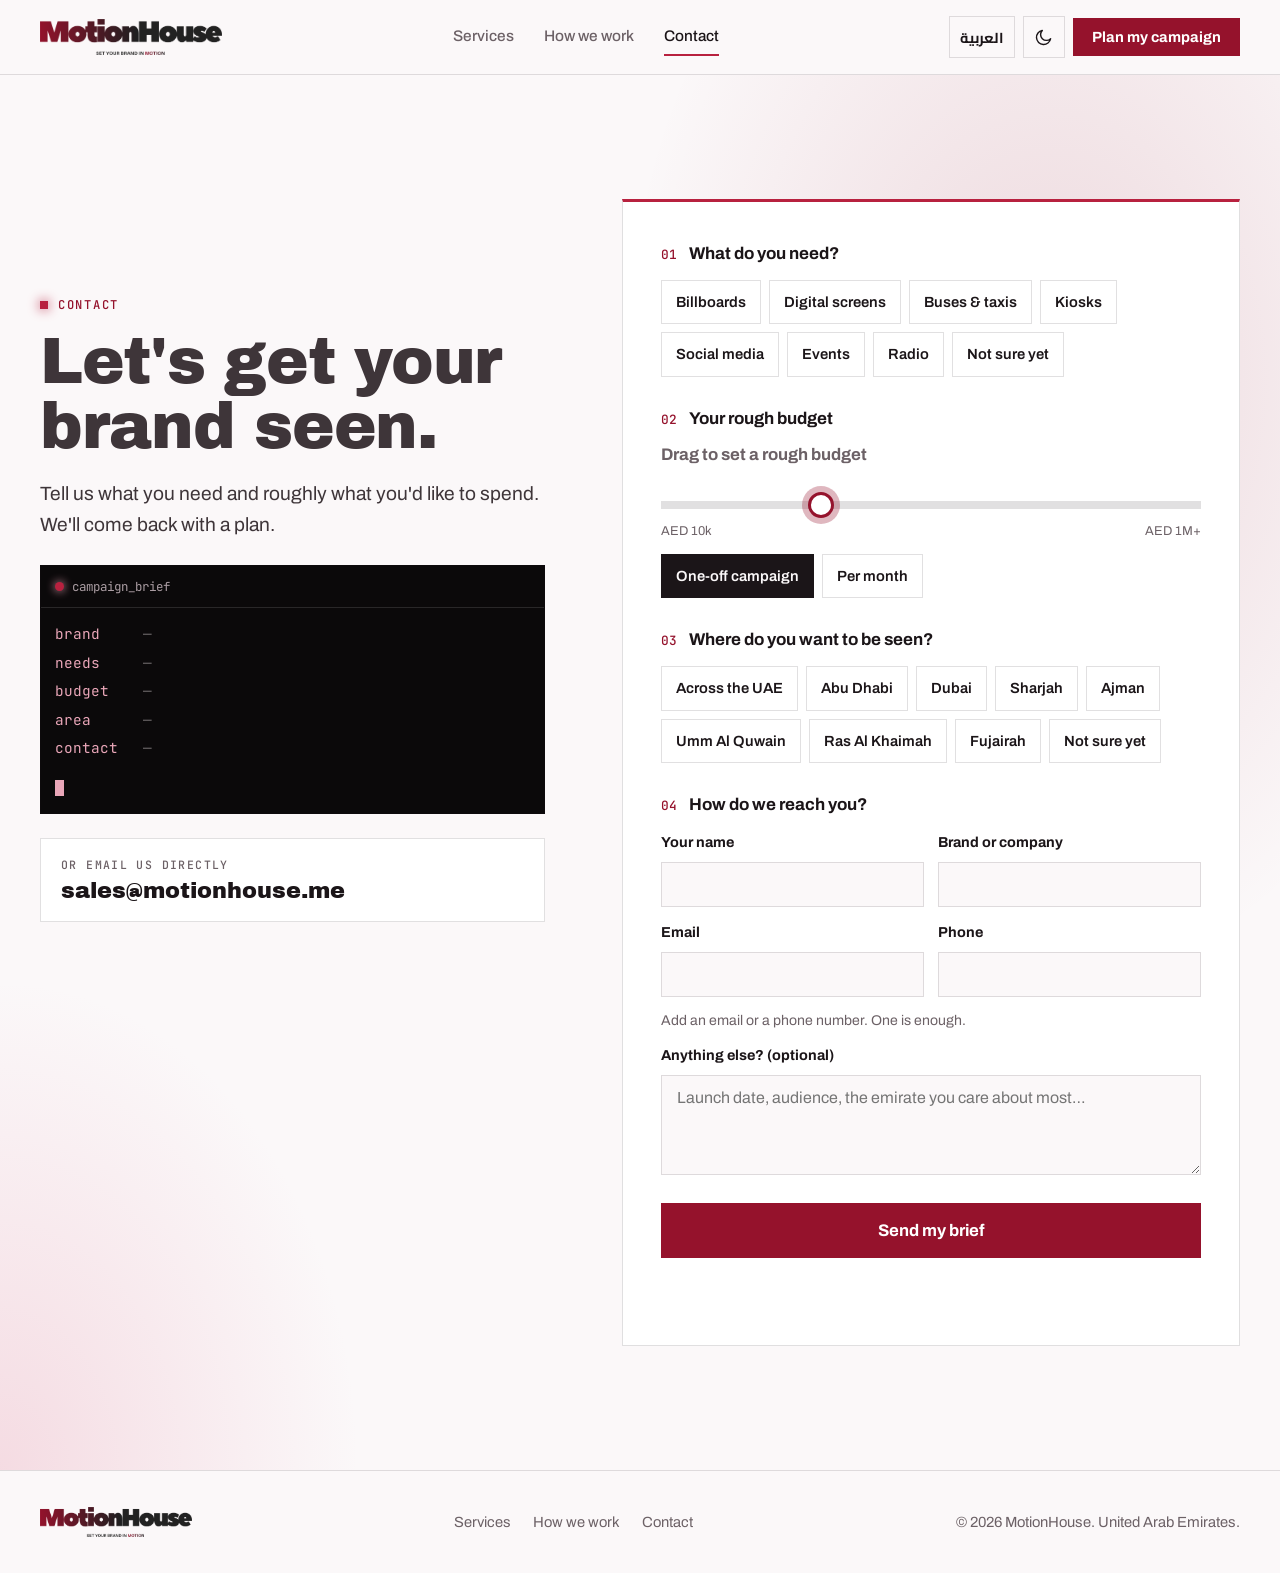
==== contact.html @ 1351fbcd "Add files via upload" ====
<!DOCTYPE html>
<html lang="en">
<head>
<meta charset="utf-8">
<meta name="viewport" content="width=device-width, initial-scale=1, viewport-fit=cover">
<title data-ar="تواصل معنا | موشن هاوس">Contact | MotionHouse</title>
<meta name="description" content="Tell us your goals, your audience and your budget. MotionHouse will come back with a plan.">
<meta name="theme-color" content="#0c0a0b">
<script>(function(){try{var t=localStorage.getItem('mh-theme');if(t)document.documentElement.setAttribute('data-theme',t);if(localStorage.getItem('mh-lang')==='ar'){document.documentElement.lang='ar';document.documentElement.dir='rtl';}}catch(e){}})();</script>
<link rel="preconnect" href="https://fonts.googleapis.com">
<link rel="preconnect" href="https://fonts.gstatic.com" crossorigin>
<link rel="stylesheet" href="https://fonts.googleapis.com/css2?family=Archivo+Black&family=Archivo:wght@400;500;600;700&family=Cairo:wght@400;600;700;900&family=JetBrains+Mono:wght@400;500&display=swap">
<link rel="stylesheet" href="style.css">
<link rel="icon" href="icon.png">
</head>
<body data-page="contact">
<div id="site-header"></div>

<main id="main">
<section class="band glow">
  <div class="wrap c-grid">
    <div class="c-left">
      <div class="prose">
        <p class="eyebrow rise" data-ar="تواصل معنا">Contact</p>
        <h1 class="rise d1" style="font-size:clamp(2.3rem,5vw,4rem)" data-ar="لنجعل علامتك مرئية.">Let's get your brand seen.</h1>
        <p class="lead rise d2" data-ar="أخبرنا بما تحتاجه وكم تريد أن تنفق تقريباً. سنعود إليك بخطة.">Tell us what you need and roughly what you'd like to spend. We'll come back with a plan.</p>
      </div>
      <div class="brief" aria-hidden="true">
        <div class="brief-top"><i></i><span>campaign_brief</span></div>
        <dl>
          <div><dt>brand</dt><dd id="bBrand"></dd></div>
          <div><dt>needs</dt><dd id="bNeed"></dd></div>
          <div><dt>budget</dt><dd id="bBudget"></dd></div>
          <div><dt>area</dt><dd id="bArea"></dd></div>
          <div><dt>contact</dt><dd id="bContact"></dd></div>
        </dl>
        <div class="brief-cursor"><span></span></div>
      </div>
      <div class="direct">
        <small data-ar="أو راسلنا مباشرة">Or email us directly</small>
        <a id="mailLink" href="mailto:sales@motionhouse.me">sales@motionhouse.me</a>
      </div>
    </div>

    <form class="cform" id="contactForm" novalidate>
      <fieldset id="gNeed">
        <legend><b>01</b><span data-ar="ماذا تحتاج؟">What do you need?</span></legend>
        <div class="opts">
          <label class="opt"><input type="checkbox" name="need" value="Billboards" id="n1"><span data-ar="لوحات إعلانية">Billboards</span></label>
          <label class="opt"><input type="checkbox" name="need" value="Digital screens" id="n2"><span data-ar="شاشات رقمية">Digital screens</span></label>
          <label class="opt"><input type="checkbox" name="need" value="Buses & taxis" id="n3"><span data-ar="حافلات وسيارات أجرة">Buses &amp; taxis</span></label>
          <label class="opt"><input type="checkbox" name="need" value="Kiosks" id="n4"><span data-ar="أكشاك">Kiosks</span></label>
          <label class="opt"><input type="checkbox" name="need" value="Social media" id="n5"><span data-ar="تواصل اجتماعي">Social media</span></label>
          <label class="opt"><input type="checkbox" name="need" value="Events" id="n6"><span data-ar="فعاليات">Events</span></label>
          <label class="opt"><input type="checkbox" name="need" value="Radio" id="n7"><span data-ar="إذاعة">Radio</span></label>
          <label class="opt"><input type="checkbox" name="need" value="Not sure yet" id="n8"><span data-ar="لست متأكداً بعد">Not sure yet</span></label>
        </div>
      </fieldset>

      <fieldset>
        <legend><b>02</b><span data-ar="ميزانيتك التقريبية">Your rough budget</span></legend>
        <div class="bud untouched" id="bud">
          <div class="bud-read"><output class="bud-val" id="budgetVal" for="budget"></output><span class="bud-hint" id="budgetHint"></span></div>
          <input class="cr" type="range" id="budget" min="0" max="7" step="1" value="2" aria-label="Approximate budget">
          <div class="range-scale" dir="ltr"><span>AED 10k</span><span>AED 1M+</span></div>
          <div class="opts">
            <label class="opt"><input type="radio" name="btype" value="One-off campaign" id="bt1" checked><span data-ar="حملة واحدة">One-off campaign</span></label>
            <label class="opt"><input type="radio" name="btype" value="Per month" id="bt2"><span data-ar="شهرياً">Per month</span></label>
          </div>
        </div>
      </fieldset>

      <fieldset id="gArea">
        <legend><b>03</b><span data-ar="أين تريد الظهور؟">Where do you want to be seen?</span></legend>
        <div class="opts">
          <label class="opt"><input type="checkbox" name="area" value="Across the UAE" id="a0"><span data-ar="كل الإمارات">Across the UAE</span></label>
          <label class="opt"><input type="checkbox" name="area" value="Abu Dhabi" id="a1"><span data-ar="أبوظبي">Abu Dhabi</span></label>
          <label class="opt"><input type="checkbox" name="area" value="Dubai" id="a2"><span data-ar="دبي">Dubai</span></label>
          <label class="opt"><input type="checkbox" name="area" value="Sharjah" id="a3"><span data-ar="الشارقة">Sharjah</span></label>
          <label class="opt"><input type="checkbox" name="area" value="Ajman" id="a4"><span data-ar="عجمان">Ajman</span></label>
          <label class="opt"><input type="checkbox" name="area" value="Umm Al Quwain" id="a5"><span data-ar="أم القيوين">Umm Al Quwain</span></label>
          <label class="opt"><input type="checkbox" name="area" value="Ras Al Khaimah" id="a6"><span data-ar="رأس الخيمة">Ras Al Khaimah</span></label>
          <label class="opt"><input type="checkbox" name="area" value="Fujairah" id="a7"><span data-ar="الفجيرة">Fujairah</span></label>
          <label class="opt"><input type="checkbox" name="area" value="Not sure yet" id="a8"><span data-ar="لست متأكداً بعد">Not sure yet</span></label>
        </div>
      </fieldset>

      <fieldset>
        <legend><b>04</b><span data-ar="كيف نتواصل معك؟">How do we reach you?</span></legend>
        <div class="row2">
          <label class="cf"><span data-ar="اسمك">Your name</span><input name="name" id="fName" autocomplete="name"></label>
          <label class="cf"><span data-ar="العلامة أو الشركة">Brand or company</span><input name="company" id="fCompany" autocomplete="organization"></label>
          <label class="cf"><span data-ar="البريد الإلكتروني">Email</span><input type="email" name="email" id="fEmail" autocomplete="email" dir="ltr"></label>
          <label class="cf"><span data-ar="الهاتف">Phone</span><input type="tel" name="phone" id="fPhone" autocomplete="tel" dir="ltr"></label>
        </div>
        <p class="cnote" data-ar="أضف بريداً إلكترونياً أو رقم هاتف. يكفي واحد.">Add an email or a phone number. One is enough.</p>
        <label class="cf"><span data-ar="أي تفاصيل أخرى؟ (اختياري)">Anything else? (optional)</span><textarea name="message" id="fMsg" placeholder="Launch date, audience, the emirate you care about most…" data-ar-placeholder="موعد الإطلاق، الجمهور، الإمارة الأهم لك…"></textarea></label>
      </fieldset>

      <button class="btn btn-hot c-send" type="submit" data-ar="أرسل ملخص حملتي">Send my brief</button>
      <p class="status" id="formStatus" role="status"></p>
      <div class="sent" id="sent" hidden>
        <p class="cnote"><span data-ar="إذا لم يُفتح تطبيق البريد، انسخ الملخص وأرسله إلى">If your email app didn't open, copy your brief and send it to</span> <b id="mailText" dir="ltr">sales@motionhouse.me</b>.</p>
        <pre id="briefText" dir="ltr"></pre>
        <button class="btn" type="button" id="copyBtn" data-ar="انسخ الملخص">Copy brief</button>
      </div>
    </form>
  </div>
</section>
</main>

<div id="site-footer"></div>
<script src="site.js"></script>
<script src="contact.js"></script>
</body>
</html>
---- style.css ----
/* MotionHouse — shared styles
   Layout: a city at night. Dark bands, photos lit like screens, crimson only where something "lights up".
   Dark is the brand default; light mode keeps the same structure with a soft blush paper. */

:root{
  --bg:#0c0a0b; --bg-alt:#141113; --card:#1b1719; --stage:#070607;
  --text:#f6eef1; --soft:#ddd2d6; --muted:#ab9da3;
  --line:rgba(245,236,239,.13); --line-strong:rgba(245,236,239,.28);
  --accent:#e9a6b8; --crimson:#95122c; --crimson-hi:#b8213f;
  --nav-bg:rgba(12,10,11,.86); --glow:rgba(149,18,44,.42); --glow-2:rgba(233,166,184,.08);
  --btn-bg:#f6eef1; --btn-text:#0c0a0b;
  --display:"Archivo Black","Arial Black",Impact,sans-serif;
  --body:"Archivo",system-ui,-apple-system,"Segoe UI",Arial,sans-serif;
  --mono:"JetBrains Mono",ui-monospace,"SF Mono",Menlo,Consolas,monospace;
  color-scheme:dark;
}
@media (prefers-color-scheme: light){
  :root:not([data-theme="dark"]){
    --bg:#fbf8f9; --bg-alt:#f3ecee; --card:#ffffff; --stage:#0b090a;
    --text:#1b1518; --soft:#3e3539; --muted:#6c6166;
    --line:rgba(27,21,24,.13); --line-strong:rgba(27,21,24,.3);
    --accent:#95122c; --nav-bg:rgba(251,248,249,.9); --glow:rgba(149,18,44,.14); --glow-2:rgba(233,166,184,.35);
    --btn-bg:#1b1518; --btn-text:#fff;
    color-scheme:light;
  }
}
:root[data-theme="light"]{
  --bg:#fbf8f9; --bg-alt:#f3ecee; --card:#ffffff; --stage:#0b090a;
  --text:#1b1518; --soft:#3e3539; --muted:#6c6166;
  --line:rgba(27,21,24,.13); --line-strong:rgba(27,21,24,.3);
  --accent:#95122c; --nav-bg:rgba(251,248,249,.9); --glow:rgba(149,18,44,.14); --glow-2:rgba(233,166,184,.35);
  --btn-bg:#1b1518; --btn-text:#fff;
  color-scheme:light;
}
[lang="ar"]{--display:"Cairo","Archivo Black",sans-serif;--body:"Cairo",system-ui,sans-serif}

/* ---------- Base ---------- */
*,*::before,*::after{box-sizing:border-box}
[hidden]{display:none!important}
html{scroll-behavior:smooth;scroll-padding-top:90px}
body{margin:0;background:var(--bg);color:var(--text);font:400 1.0625rem/1.65 var(--body);-webkit-font-smoothing:antialiased;transition:background .3s,color .3s}
body::before{content:"";position:fixed;inset:0 0 auto;height:env(safe-area-inset-top,0px);z-index:60;background:var(--bg)}
img{display:block;max-width:100%}
a{color:inherit}
p{margin:0}
:focus-visible{outline:3px solid var(--accent);outline-offset:3px}
.wrap{width:100%;max-width:1248px;margin-inline:auto;padding-left:max(24px,env(safe-area-inset-left,0px));padding-right:max(24px,env(safe-area-inset-right,0px))}
@media(max-width:560px){.wrap{padding-left:max(16px,env(safe-area-inset-left,0px));padding-right:max(16px,env(safe-area-inset-right,0px))}}
.skip{position:absolute;inset-inline-start:-999px;top:8px;z-index:99;background:var(--text);color:var(--bg);padding:10px 16px}
.skip:focus{inset-inline-start:16px}

h1,h2,h3{font-family:var(--display);font-weight:400;line-height:1.02;letter-spacing:-.02em;margin:0;text-wrap:balance}
h1{font-size:clamp(2.5rem,6.4vw,5.2rem)}
h2{font-size:clamp(1.9rem,4.4vw,3.4rem)}
h3{font-size:1.22rem;line-height:1.15;letter-spacing:-.01em}
[lang="ar"] h1,[lang="ar"] h2,[lang="ar"] h3{font-weight:900;letter-spacing:0;line-height:1.3}
.eyebrow{display:flex;align-items:center;gap:10px;font:500 .76rem/1 var(--mono);letter-spacing:.14em;text-transform:uppercase;color:var(--accent)}
.eyebrow::before{content:"";width:8px;height:8px;background:var(--crimson-hi);box-shadow:0 0 12px var(--crimson-hi)}
[lang="ar"] .eyebrow{font-family:var(--body);font-weight:700;font-size:.9rem;letter-spacing:0}
.lead{font-size:clamp(1.08rem,1.5vw,1.25rem);color:var(--soft);max-width:56ch}
.lit{background:linear-gradient(90deg,var(--crimson-hi),#e9a6b8);-webkit-background-clip:text;background-clip:text;color:transparent}
[data-theme="light"] .lit{background-image:linear-gradient(90deg,#95122c,#c9476a)}
@media (prefers-color-scheme: light){:root:not([data-theme="dark"]) .lit{background-image:linear-gradient(90deg,#95122c,#c9476a)}}

.band{padding-block:clamp(72px,10vw,124px)}
.band-alt{background:var(--bg-alt)}
.head{display:grid;gap:16px;max-width:780px;margin-bottom:clamp(36px,5vw,56px)}
.flip{display:inline-block}
[dir="rtl"] .flip{transform:scaleX(-1)}

/* ---------- Buttons ---------- */
.btn{display:inline-flex;align-items:center;justify-content:center;gap:10px;padding:14px 22px;font:700 1rem var(--body);text-decoration:none;color:var(--text);background:transparent;border:1.5px solid var(--line-strong);cursor:pointer;transition:background .2s,color .2s,border-color .2s,box-shadow .2s}
.btn:hover{border-color:var(--text);background:var(--text);color:var(--bg)}
.btn-hot{background:var(--crimson);border-color:var(--crimson);color:#fff}
.btn-hot:hover{background:var(--crimson-hi);border-color:var(--crimson-hi);color:#fff;box-shadow:0 0 28px rgba(184,33,63,.5)}
.btn svg{width:18px;height:18px;fill:none;stroke:currentColor;stroke-width:2;stroke-linecap:round;stroke-linejoin:round}
.btns{display:flex;flex-wrap:wrap;gap:12px}

/* ---------- Logo ---------- */
.logo{display:inline-flex;align-items:center;text-decoration:none;direction:ltr}
.logo img{height:36px;width:auto}
.logo .for-light{display:none}
[data-theme="light"] .logo .for-dark{display:none}
[data-theme="light"] .logo .for-light{display:block}
@media (prefers-color-scheme: light){
  :root:not([data-theme="dark"]) .logo .for-dark{display:none}
  :root:not([data-theme="dark"]) .logo .for-light{display:block}
}

/* ---------- Nav ---------- */
.nav{position:sticky;top:env(safe-area-inset-top,0px);z-index:50;background:var(--nav-bg);-webkit-backdrop-filter:blur(12px);backdrop-filter:blur(12px);border-bottom:1px solid var(--line)}
.nav-in{display:flex;align-items:center;justify-content:space-between;gap:18px;height:74px}
.nav ul{display:flex;gap:30px;list-style:none;margin:0;padding:0;font-size:.96rem;font-weight:500}
.nav ul a{display:inline-block;padding:6px 0;text-decoration:none;color:var(--muted);transition:color .2s}
.nav ul a:hover{color:var(--text)}
.nav ul a[aria-current="page"]{color:var(--text);box-shadow:inset 0 -2px 0 var(--crimson-hi)}
.nav-end{display:flex;align-items:center;gap:8px}
.nav .btn{padding:10px 18px;font-size:.92rem}
.tool{display:inline-grid;place-items:center;min-width:42px;height:42px;padding:0 10px;background:transparent;color:var(--text);border:1px solid var(--line);cursor:pointer;font:700 .9rem "Cairo",var(--body);transition:border-color .2s}
.tool:hover{border-color:var(--accent)}
.tool svg{width:19px;height:19px;fill:none;stroke:currentColor;stroke-width:1.8;stroke-linecap:round;stroke-linejoin:round}
.ic-moon{display:none}
.is-light .ic-moon{display:block}
.is-light .ic-sun{display:none}
.menu-btn{display:none}
@media(max-width:940px){
  .menu-btn{display:inline-grid}
  .nav ul{display:none;position:absolute;top:74px;left:0;right:0;flex-direction:column;gap:0;background:var(--bg);border-bottom:1px solid var(--line);padding:8px max(16px,env(safe-area-inset-right,0px)) 18px max(16px,env(safe-area-inset-left,0px))}
  .nav.open ul{display:flex}
  .nav ul a{display:block;padding:14px 0;font-size:1.05rem;color:var(--text);border-bottom:1px solid var(--line)}
  .nav ul a[aria-current="page"]{box-shadow:none;color:var(--accent)}
}
@media(max-width:600px){.nav-cta{display:none}.logo img{height:28px}}

/* ---------- Glow backdrop used by hero, page heads, contact ---------- */
.glow{position:relative;isolation:isolate;overflow:hidden}
.glow::before{content:"";position:absolute;inset:0;z-index:-1;pointer-events:none;
  background:radial-gradient(48% 62% at 82% 22%,var(--glow),transparent 70%),radial-gradient(40% 50% at 0% 100%,var(--glow-2),transparent 70%)}
[dir="rtl"] .glow::before{transform:scaleX(-1)}

/* ---------- Hero ---------- */
.hero{padding-block:clamp(44px,6vw,88px) clamp(56px,8vw,100px)}
.hero-grid{display:grid;grid-template-columns:1.05fr 1fr;gap:clamp(32px,5vw,72px);align-items:center}
.hero-grid>*{min-width:0}
.hero-copy{display:grid;gap:24px}
.screen{position:relative;margin:0;border:1px solid var(--line);background:#000;box-shadow:0 30px 80px -24px rgba(149,18,44,.6);aspect-ratio:4/3;overflow:hidden;max-width:100%}
.screen img{position:absolute;inset:0;width:100%;height:100%;object-fit:cover;opacity:0;transition:opacity .9s ease}
.screen img.on{opacity:1}
.screen figcaption{position:absolute;left:0;right:0;bottom:0;z-index:2;display:flex;justify-content:space-between;gap:12px;padding:12px 16px;font:500 .74rem var(--mono);letter-spacing:.08em;text-transform:uppercase;color:#f1e6ea;background:linear-gradient(transparent,rgba(0,0,0,.85))}
[lang="ar"] .screen figcaption{font-family:var(--body);letter-spacing:0;font-size:.85rem}
.screen figcaption b{color:#e9a6b8;font-weight:500}
.dot{display:inline-block;width:7px;height:7px;border-radius:50%;background:#ff3b5c;box-shadow:0 0 8px #ff3b5c;margin-inline-end:8px;animation:blink 1.4s steps(2) infinite}
@keyframes blink{50%{opacity:.2}}
@media(max-width:880px){.hero-grid{grid-template-columns:1fr}.screen{aspect-ratio:16/10}}

/* ---------- Ticker ---------- */
.ticker{overflow:hidden;background:var(--crimson);direction:ltr}
.ticker-track{display:flex;width:max-content;animation:run 40s linear infinite}
.ticker:hover .ticker-track{animation-play-state:paused}
.ticker span{display:flex;align-items:center;gap:28px;padding:15px 0 15px 28px;white-space:nowrap;font:400 1.25rem var(--display);text-transform:uppercase;color:#fff}
.ticker span::after{content:"";width:7px;height:7px;background:rgba(255,255,255,.7);transform:rotate(45deg)}
@keyframes run{to{transform:translateX(-50%)}}

/* ---------- Split + travel-agent diagram ---------- */
.split{display:grid;grid-template-columns:1fr 1fr;gap:clamp(36px,6vw,88px);align-items:center}
.split>*{min-width:0}
@media(max-width:900px){.split{grid-template-columns:1fr}}
.prose{display:grid;gap:18px;color:var(--soft);max-width:58ch}
.prose h2,.prose h3{color:var(--text)}
.duo{display:grid;grid-template-columns:1fr 1fr;gap:18px;margin-top:8px}
@media(max-width:520px){.duo{grid-template-columns:1fr}}
.duo>div{display:grid;gap:8px;border-top:2px solid var(--crimson-hi);padding-top:16px}
.duo p{color:var(--muted);font-size:.98rem}
.flow{border:1px solid var(--line);background:var(--card);padding:clamp(20px,3vw,32px);display:grid;grid-template-columns:1fr auto 1fr auto 1fr;align-items:center;gap:12px}
.flow-col{display:grid;gap:8px;min-width:0}
.flow-col small{font:500 .7rem var(--mono);letter-spacing:.12em;text-transform:uppercase;color:var(--muted);margin-bottom:4px}
[lang="ar"] .flow-col small{font-family:var(--body);font-weight:700;letter-spacing:0;font-size:.85rem}
.chip-s{padding:8px 10px;border:1px solid var(--line);font-size:.86rem;font-weight:500}
.hub{display:grid;place-items:center;text-align:center;gap:6px;padding:22px 12px;background:var(--crimson);color:#fff;box-shadow:0 0 40px rgba(149,18,44,.55)}
.hub strong{font:400 1.05rem/1.1 "Archivo Black",var(--display);direction:ltr}
.hub span{font-size:.8rem;opacity:.9}
.arrow{color:var(--accent);font:500 1.2rem var(--mono)}
[dir="rtl"] .arrow{transform:scaleX(-1)}
.flow-note{grid-column:1/-1;margin-top:8px;padding-top:14px;border-top:1px solid var(--line);font-size:.92rem;color:var(--muted)}
@media(max-width:620px){.flow{grid-template-columns:1fr}.arrow,[dir="rtl"] .arrow{transform:rotate(90deg);justify-self:center}}

/* ---------- Studio ---------- */
.studio{display:grid;grid-template-columns:minmax(260px,.78fr) 1.6fr;gap:clamp(24px,4vw,52px);align-items:start}
.studio>*{min-width:0}
@media(max-width:900px){.studio{grid-template-columns:1fr}.studio-stage{order:-1}}
.studio-ctrl{display:grid;gap:22px}
.fld{display:grid;gap:9px;font-weight:700;font-size:.95rem}
.in{width:100%;padding:13px 14px;font:400 1rem var(--body);color:var(--text);background:var(--card);border:1px solid var(--line);border-radius:0}
.in:focus{outline:none;border-color:var(--accent);box-shadow:0 0 0 3px rgba(233,166,184,.22)}
.seg{display:flex;border:1px solid var(--line)}
.seg button{flex:1;padding:12px 8px;background:transparent;color:var(--text);border:0;border-inline-end:1px solid var(--line);font:700 .95rem var(--body);cursor:pointer}
.seg button:last-child{border-inline-end:0}
.seg button[aria-pressed="true"]{background:var(--text);color:var(--bg)}
.swatches{display:flex;flex-wrap:wrap;gap:12px;align-items:center}
.swatch{width:34px;height:34px;padding:0;border:1px solid var(--line-strong);cursor:pointer}
.swatch[aria-pressed="true"]{outline:2px solid var(--text);outline-offset:3px}
input[type="color"]{width:46px;height:34px;padding:0;border:1px solid var(--line);background:none;cursor:pointer}
.drop{display:grid;place-items:center;gap:6px;padding:22px 16px;text-align:center;border:1.5px dashed var(--line-strong);background:var(--card);cursor:pointer;font-weight:500;transition:border-color .2s,background .2s}
.drop:hover,.drop.over{border-color:var(--accent);background:var(--bg-alt)}
.drop small{color:var(--muted);font-weight:400;font-size:.85rem}
.drop svg{width:26px;height:26px;fill:none;stroke:var(--accent);stroke-width:1.8;stroke-linecap:round;stroke-linejoin:round}
.file-row{display:flex;align-items:center;justify-content:space-between;gap:10px;font-size:.9rem;color:var(--muted);font-weight:400}
.link-btn{background:none;border:0;padding:0;color:var(--accent);font:700 .9rem var(--body);cursor:pointer;text-decoration:underline}
.studio-stage canvas{display:block;width:100%;height:auto;border:1px solid var(--line);background:#000}
.stage-note{margin-top:10px;font-size:.85rem;color:var(--muted)}

/* ---------- Explore tiles ---------- */
.tiles{display:grid;grid-template-columns:repeat(3,1fr);gap:18px}
@media(max-width:900px){.tiles{grid-template-columns:1fr}}
.go{position:relative;display:flex;flex-direction:column;justify-content:flex-end;gap:10px;min-height:280px;padding:26px;text-decoration:none;color:#fff;overflow:hidden;isolation:isolate;border:1px solid var(--line)}
.go img{position:absolute;inset:0;z-index:-2;width:100%;height:100%;object-fit:cover;transition:transform .6s}
.go::after{content:"";position:absolute;inset:0;z-index:-1;background:linear-gradient(180deg,rgba(0,0,0,.1) 20%,rgba(0,0,0,.85))}
.go:hover img{transform:scale(1.05)}
.go h3{font-size:1.5rem}
.go p{color:#eadde2;font-size:.98rem}
.go .more{display:inline-flex;gap:8px;align-items:center;font-weight:700;font-size:.92rem;color:#e9a6b8}

/* ---------- Page header (inner pages) ---------- */
.page-head{padding-block:clamp(52px,8vw,96px) clamp(40px,6vw,72px);border-bottom:1px solid var(--line)}
.page-head .wrap{display:grid;gap:18px}
.page-head h1{font-size:clamp(2.3rem,5.6vw,4.4rem);max-width:18ch}

/* ---------- Media cards ---------- */
.media{display:grid;grid-template-columns:repeat(12,1fr);gap:18px}
.mcard{grid-column:span 3;display:flex;flex-direction:column;background:var(--card);border:1px solid var(--line);overflow:hidden;transition:border-color .25s,transform .25s}
.mcard:nth-child(n+5){grid-column:span 4}
.mcard:hover{border-color:var(--accent);transform:translateY(-3px)}
.mcard figure{margin:0;aspect-ratio:16/10;overflow:hidden;background:#000;max-width:100%}
.mcard img{width:100%;height:100%;object-fit:cover;transition:transform .6s}
.mcard:hover img{transform:scale(1.04)}
.mbody{display:flex;flex-direction:column;gap:10px;flex:1;padding:20px 20px 22px}
.mtag{font:500 .7rem var(--mono);letter-spacing:.12em;text-transform:uppercase;color:var(--accent)}
.mbody p{color:var(--muted);font-size:.97rem}
.mbody .great{margin-top:auto;padding-top:14px;border-top:1px solid var(--line);color:var(--text);font-size:.92rem}
.great b{color:var(--accent);font-weight:700}
@media(max-width:1000px){.mcard,.mcard:nth-child(n+5){grid-column:span 6}.mcard:last-child{grid-column:span 12}}
@media(max-width:600px){.mcard,.mcard:nth-child(n+5),.mcard:last-child{grid-column:span 12}}

/* ---------- UAE map ---------- */
.mapbox{display:grid;grid-template-columns:1.25fr 1fr;gap:clamp(24px,4vw,52px);align-items:start}
.mapbox>*{min-width:0}
@media(max-width:900px){.mapbox{grid-template-columns:1fr}}
.map-stage{position:relative;background:var(--stage);border:1px solid var(--line);padding:clamp(8px,2vw,22px);overflow:hidden}
.map-stage::before{content:"";position:absolute;inset:0;background:radial-gradient(60% 60% at 70% 30%,rgba(149,18,44,.35),transparent 70%);pointer-events:none}
.map-stage svg{position:relative;display:block;width:100%;height:auto;direction:ltr}
.map-dots circle{fill:#e9a6b8;opacity:.32}
.map-hot circle{fill:#ffd3df;transition:opacity .4s}
.map-hot{filter:drop-shadow(0 0 4px rgba(233,166,184,.8))}
.pin{cursor:pointer}
.pin-hit{fill:transparent;pointer-events:all}
.pin-halo{fill:url(#halo);opacity:0;transition:opacity .4s}
.pin-core{fill:#e9a6b8;stroke:#070607;stroke-width:2;transition:fill .2s}
.pin-ping{fill:none;stroke:#e9a6b8;stroke-width:2;opacity:0;transform-box:fill-box;transform-origin:center}
.pin-label{fill:#fff;font:700 19px "Archivo","Cairo",sans-serif;paint-order:stroke;stroke:#070607;stroke-width:5px;stroke-linejoin:round}
.pin:hover .pin-core{fill:#fff}
.pin.on .pin-core{fill:#fff;stroke:#b8213f;stroke-width:4}
.pin.on .pin-halo{opacity:1}
.pin.on .pin-ping,.pin.hit .pin-ping{animation:ping 1.8s ease-out infinite}
.pin.hit .pin-halo{opacity:.55}
.pin.dim{opacity:.25}
.pin.on.dim{opacity:1}
@keyframes ping{from{transform:scale(1);opacity:.75}to{transform:scale(3.4);opacity:0}}
.map-side{display:grid;gap:22px}
.chips{display:flex;flex-wrap:wrap;gap:8px}
.chip{padding:8px 13px;background:transparent;color:var(--text);border:1px solid var(--line);font:600 .9rem var(--body);cursor:pointer;transition:border-color .2s}
.chip:hover{border-color:var(--accent)}
.chip[aria-pressed="true"]{background:var(--text);color:var(--bg);border-color:var(--text)}
.map-panel{display:grid;gap:12px;border:1px solid var(--line);border-top:3px solid var(--crimson-hi);background:var(--card);padding:24px}
.map-panel h3{font-size:1.6rem}
.mp-sub{color:var(--muted);font-size:.95rem}
.tags{list-style:none;margin:0 0 8px;padding:0;display:flex;flex-wrap:wrap;gap:8px}
.tags li{padding:6px 11px;border:1px solid var(--line);font-size:.9rem}
.tags li.hit{background:var(--crimson);border-color:var(--crimson);color:#fff}
.map-panel .btn{justify-self:start}
.places{list-style:none;margin:clamp(32px,5vw,52px) 0 0;padding:0;display:grid;grid-template-columns:repeat(4,1fr);gap:0 24px}
.places li{display:grid;gap:4px;padding:16px 0;border-top:1px solid var(--line)}
.places b{font-weight:700}
.places span{color:var(--muted);font-size:.93rem}
@media(max-width:800px){.places{grid-template-columns:1fr 1fr}}
.fineprint{margin-top:14px;font-size:.84rem;color:var(--muted)}

/* ---------- How we work ---------- */
.steps{list-style:none;margin:0;padding:0;display:grid;grid-template-columns:repeat(4,1fr);border:1px solid var(--line);background:var(--card)}
.steps li{display:grid;align-content:start;gap:12px;padding:clamp(22px,2.6vw,32px);border-inline-end:1px solid var(--line)}
.steps li:last-child{border-inline-end:0}
.step-n{font:400 3rem/1 "Archivo Black",var(--display);color:transparent;-webkit-text-stroke:1.5px var(--accent)}
.steps p{color:var(--muted);font-size:.98rem}
@media(max-width:960px){.steps{grid-template-columns:1fr 1fr}.steps li:nth-child(2){border-inline-end:0}.steps li:nth-child(-n+2){border-bottom:1px solid var(--line)}}
@media(max-width:560px){.steps{grid-template-columns:1fr}.steps li{border-inline-end:0;border-bottom:1px solid var(--line)}.steps li:last-child{border-bottom:0}}
.why{list-style:none;margin:0;padding:0;display:grid;grid-template-columns:repeat(5,1fr);gap:20px}
.why li{display:grid;align-content:start;gap:12px;padding-top:18px;border-top:2px solid var(--crimson-hi)}
.why svg{width:30px;height:30px;fill:none;stroke:var(--accent);stroke-width:1.6;stroke-linecap:round;stroke-linejoin:round}
.why p{color:var(--muted);font-size:.96rem}
@media(max-width:1000px){.why{grid-template-columns:repeat(2,1fr)}}
@media(max-width:560px){.why{grid-template-columns:1fr}}
.report{border:1px solid var(--line);background:var(--card)}
.report-top{display:flex;justify-content:space-between;align-items:center;gap:12px;padding:12px 18px;border-bottom:1px solid var(--line);font:500 .76rem var(--mono);letter-spacing:.08em;text-transform:uppercase;color:var(--muted)}
.report-top i{display:inline-block;width:8px;height:8px;border-radius:50%;background:#3ccf7a;box-shadow:0 0 8px #3ccf7a;margin-inline-end:8px}
.report dl{margin:0;padding:4px 18px 10px}
.report dl div{display:grid;grid-template-columns:minmax(120px,190px) 1fr;gap:16px;padding:13px 0;border-bottom:1px dashed var(--line)}
.report dl div:last-child{border-bottom:0}
.report dt{color:var(--accent);font:500 .88rem var(--mono)}
[lang="ar"] .report dt{font-family:var(--body);font-weight:700;font-size:.95rem}
.report dd{margin:0;color:var(--soft);font-size:.97rem}
@media(max-width:520px){.report dl div{grid-template-columns:1fr;gap:2px}}
.fix{display:grid;gap:8px;padding:26px;background:var(--crimson);color:#fff}
.fix h3{font-size:1.35rem}
.fix p{color:#fbe9ee}

/* ---------- CTA band ---------- */
.cta-band{background:var(--crimson);color:#fff;padding-block:clamp(40px,6vw,64px)}
.cta-in{display:flex;flex-wrap:wrap;align-items:center;justify-content:space-between;gap:24px}
.cta-in h2{font-size:clamp(1.6rem,3.4vw,2.6rem);max-width:20ch}
.cta-band .btn{background:#fff;border-color:#fff;color:#1b1518}
.cta-band .btn:hover{background:#1b1518;border-color:#1b1518;color:#fff}

/* ---------- Contact ---------- */
.c-grid{display:grid;grid-template-columns:.9fr 1.1fr;gap:clamp(32px,6vw,80px);align-items:start}
.c-grid>*{min-width:0}
.c-left{display:grid;gap:24px;position:sticky;top:100px}
@media(max-width:900px){.c-grid{grid-template-columns:1fr}.c-left{position:static}}
.brief{background:var(--stage);color:#f6eef1;border:1px solid var(--line);font:400 .9rem/1.7 var(--mono)}
.brief-top{display:flex;align-items:center;gap:8px;padding:10px 14px;border-bottom:1px solid rgba(255,255,255,.12);color:#ab9da3;font-size:.78rem}
.brief-top i{width:9px;height:9px;border-radius:50%;background:#b8213f;box-shadow:0 0 10px #e9a6b8}
.brief dl{margin:0;padding:14px;display:grid;gap:4px}
.brief dl div{display:grid;grid-template-columns:76px 1fr;gap:12px}
.brief dt{color:#e9a6b8}
.brief dd{margin:0;overflow-wrap:anywhere}
.brief .empty{opacity:.4}
.brief-cursor{padding:0 14px 14px}
.brief-cursor span{display:inline-block;width:9px;height:1.1em;background:#e9a6b8;vertical-align:text-bottom;animation:blink 1.1s steps(2) infinite}
.direct{display:grid;gap:6px;padding:18px 20px;border:1px solid var(--line);background:var(--card)}
.direct small{font:500 .72rem var(--mono);letter-spacing:.12em;text-transform:uppercase;color:var(--muted)}
[lang="ar"] .direct small{font-family:var(--body);letter-spacing:0;font-size:.85rem;font-weight:700}
.direct a{font:400 clamp(1.05rem,2.2vw,1.4rem) "Archivo Black",var(--display);text-decoration:none;overflow-wrap:anywhere;direction:ltr;text-align:start}
.direct a:hover{color:var(--accent)}
.cform{display:grid;gap:28px;padding:clamp(20px,3.4vw,38px);background:var(--card);border:1px solid var(--line);border-top:3px solid var(--crimson-hi)}
.cform fieldset{border:0;margin:0;padding:0;display:grid;gap:12px;min-width:0}
.cform legend{padding:0;margin-bottom:12px;font-weight:700;display:flex;gap:12px;align-items:baseline}
.cform legend b{font:500 .8rem var(--mono);color:var(--accent)}
.opts{display:flex;flex-wrap:wrap;gap:8px}
.opt{position:relative}
.opt input{position:absolute;inset:0;width:100%;height:100%;margin:0;opacity:0;cursor:pointer}
.opt span{display:block;padding:9px 14px;border:1px solid var(--line);font-weight:600;font-size:.92rem;transition:background .2s,border-color .2s,color .2s}
.opt:hover span{border-color:var(--accent)}
.opt input:checked+span{background:var(--text);color:var(--bg);border-color:var(--text)}
.opt input:focus-visible+span{outline:3px solid var(--accent);outline-offset:2px}
.bud{display:grid;gap:12px}
.bud-read{display:flex;align-items:baseline;justify-content:space-between;gap:12px;min-height:2.4rem}
.bud-val{font:400 clamp(1.4rem,3vw,2rem)/1.1 "Archivo Black",var(--display)}
.bud.untouched .bud-val{color:var(--muted);font:700 1.05rem var(--body)}
.bud-hint{font:500 .8rem var(--mono);color:var(--accent)}
.cr{-webkit-appearance:none;appearance:none;display:block;width:100%;height:8px;margin:6px 0 0;padding:0;border:0;cursor:pointer;background:linear-gradient(to right,#95122c,#e9a6b8) 0 0/var(--p,30%) 100% no-repeat,var(--line)}
[dir="rtl"] .cr{background:linear-gradient(to left,#95122c,#e9a6b8) 100% 0/var(--p,30%) 100% no-repeat,var(--line)}
.bud.untouched .cr{background:var(--line)}
.cr::-webkit-slider-thumb{-webkit-appearance:none;width:26px;height:26px;background:#fff;border:3px solid #95122c;border-radius:50%;box-shadow:0 0 0 6px rgba(149,18,44,.3)}
.cr::-moz-range-thumb{width:20px;height:20px;background:#fff;border:3px solid #95122c;border-radius:50%}
.range-scale{display:flex;justify-content:space-between;font-size:.8rem;color:var(--muted)}
.row2{display:grid;grid-template-columns:1fr 1fr;gap:14px}
@media(max-width:560px){.row2{grid-template-columns:1fr}}
.cf{display:grid;gap:7px;font-size:.9rem;font-weight:700}
.cf input,.cf textarea{width:100%;padding:13px 15px;font:400 1rem var(--body);color:var(--text);background:var(--bg);border:1px solid var(--line);border-radius:0}
.cf textarea{min-height:100px;resize:vertical}
.cf input:focus,.cf textarea:focus{outline:none;border-color:var(--accent);box-shadow:0 0 0 3px rgba(233,166,184,.22)}
.cnote{font-size:.88rem;color:var(--muted)}
.c-send{width:100%;padding:17px;font-size:1.05rem}
.status{min-height:1.4em;font-size:.95rem;color:var(--accent)}
.status.err{color:#e0405f}
.sent{display:grid;gap:12px;padding:16px;border:1px dashed var(--line-strong)}
.sent pre{margin:0;white-space:pre-wrap;font:400 .85rem/1.6 var(--mono);color:var(--soft);max-height:220px;overflow:auto}

/* ---------- Footer ---------- */
.foot{border-top:1px solid var(--line);padding-block:36px}
.foot-in{display:flex;flex-wrap:wrap;align-items:center;justify-content:space-between;gap:20px;color:var(--muted);font-size:.92rem}
.foot .logo img{height:30px}
.foot ul{display:flex;flex-wrap:wrap;gap:22px;list-style:none;margin:0;padding:0}
.foot ul a{text-decoration:none}
.foot ul a:hover{color:var(--text)}

/* ---------- Motion ---------- */
.rise{animation:rise .8s cubic-bezier(.2,.7,.2,1) both}
.rise.d1{animation-delay:.1s}.rise.d2{animation-delay:.2s}.rise.d3{animation-delay:.3s}
@keyframes rise{from{opacity:.001;transform:translateY(22px)}to{opacity:1;transform:none}}
@media (prefers-reduced-motion:reduce){html{scroll-behavior:auto}*{animation:none!important;transition:none!important}}
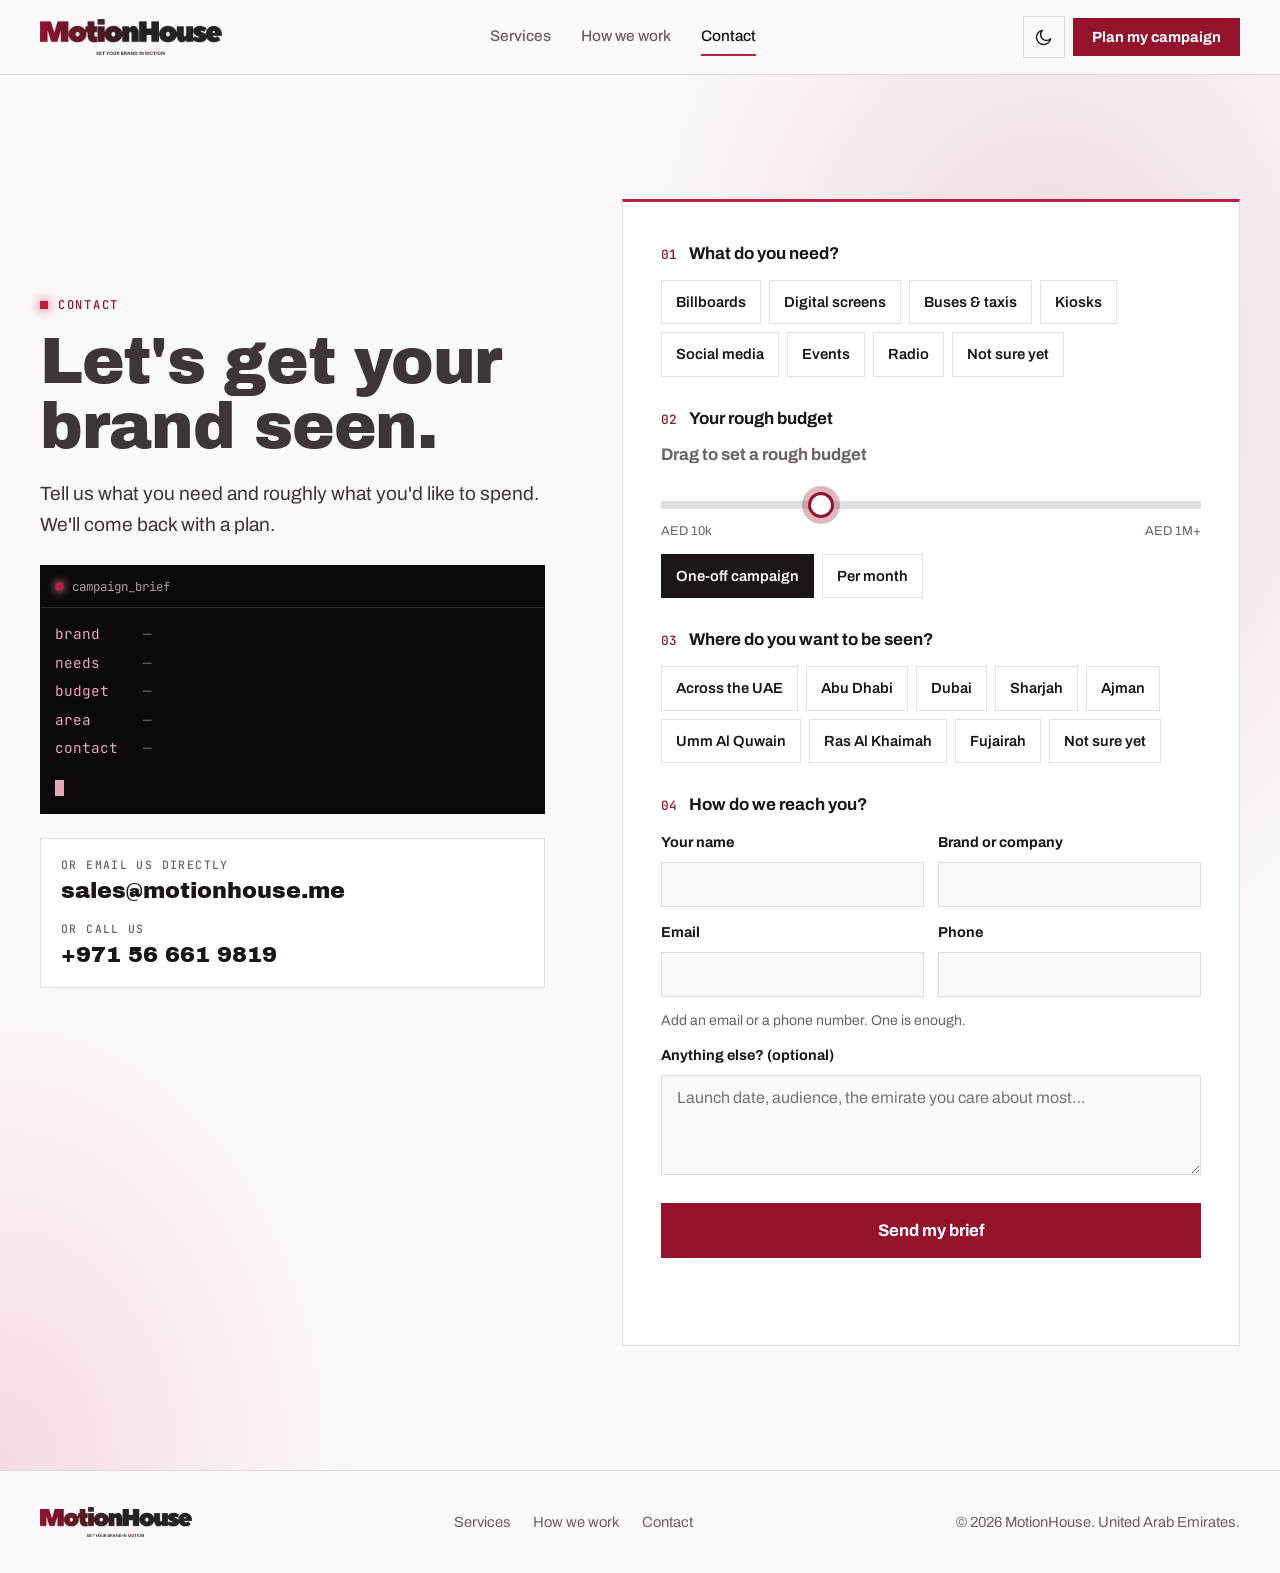
==== commit 7adc48a2: "Add files via upload" ====
--- a/contact.html
+++ b/contact.html
@@ -3,13 +3,13 @@
 <head>
 <meta charset="utf-8">
 <meta name="viewport" content="width=device-width, initial-scale=1, viewport-fit=cover">
-<title data-ar="تواصل معنا | موشن هاوس">Contact | MotionHouse</title>
+<title>Contact | MotionHouse</title>
 <meta name="description" content="Tell us your goals, your audience and your budget. MotionHouse will come back with a plan.">
 <meta name="theme-color" content="#0c0a0b">
-<script>(function(){try{var t=localStorage.getItem('mh-theme');if(t)document.documentElement.setAttribute('data-theme',t);if(localStorage.getItem('mh-lang')==='ar'){document.documentElement.lang='ar';document.documentElement.dir='rtl';}}catch(e){}})();</script>
+<script>(function(){try{var t=localStorage.getItem('mh-theme');if(t)document.documentElement.setAttribute('data-theme',t);}catch(e){}})();</script>
 <link rel="preconnect" href="https://fonts.googleapis.com">
 <link rel="preconnect" href="https://fonts.gstatic.com" crossorigin>
-<link rel="stylesheet" href="https://fonts.googleapis.com/css2?family=Archivo+Black&family=Archivo:wght@400;500;600;700&family=Cairo:wght@400;600;700;900&family=JetBrains+Mono:wght@400;500&display=swap">
+<link rel="stylesheet" href="https://fonts.googleapis.com/css2?family=Archivo+Black&family=Archivo:wght@400;500;600;700&family=JetBrains+Mono:wght@400;500&display=swap">
 <link rel="stylesheet" href="style.css">
 <link rel="icon" href="icon.png">
 </head>
@@ -21,9 +21,9 @@
   <div class="wrap c-grid">
     <div class="c-left">
       <div class="prose">
-        <p class="eyebrow rise" data-ar="تواصل معنا">Contact</p>
-        <h1 class="rise d1" style="font-size:clamp(2.3rem,5vw,4rem)" data-ar="لنجعل علامتك مرئية.">Let's get your brand seen.</h1>
-        <p class="lead rise d2" data-ar="أخبرنا بما تحتاجه وكم تريد أن تنفق تقريباً. سنعود إليك بخطة.">Tell us what you need and roughly what you'd like to spend. We'll come back with a plan.</p>
+        <p class="eyebrow rise">Contact</p>
+        <h1 class="rise d1" style="font-size:clamp(2.3rem,5vw,4rem)">Let's get your brand seen.</h1>
+        <p class="lead rise d2">Tell us what you need and roughly what you'd like to spend. We'll come back with a plan.</p>
       </div>
       <div class="brief" aria-hidden="true">
         <div class="brief-top"><i></i><span>campaign_brief</span></div>
@@ -37,72 +37,74 @@
         <div class="brief-cursor"><span></span></div>
       </div>
       <div class="direct">
-        <small data-ar="أو راسلنا مباشرة">Or email us directly</small>
+        <small>Or email us directly</small>
         <a id="mailLink" href="mailto:sales@motionhouse.me">sales@motionhouse.me</a>
+        <small style="margin-top:10px">Or call us</small>
+        <a href="tel:+971566619819">+971 56 661 9819</a>
       </div>
     </div>
 
     <form class="cform" id="contactForm" novalidate>
       <fieldset id="gNeed">
-        <legend><b>01</b><span data-ar="ماذا تحتاج؟">What do you need?</span></legend>
+        <legend><b>01</b><span>What do you need?</span></legend>
         <div class="opts">
-          <label class="opt"><input type="checkbox" name="need" value="Billboards" id="n1"><span data-ar="لوحات إعلانية">Billboards</span></label>
-          <label class="opt"><input type="checkbox" name="need" value="Digital screens" id="n2"><span data-ar="شاشات رقمية">Digital screens</span></label>
-          <label class="opt"><input type="checkbox" name="need" value="Buses & taxis" id="n3"><span data-ar="حافلات وسيارات أجرة">Buses &amp; taxis</span></label>
-          <label class="opt"><input type="checkbox" name="need" value="Kiosks" id="n4"><span data-ar="أكشاك">Kiosks</span></label>
-          <label class="opt"><input type="checkbox" name="need" value="Social media" id="n5"><span data-ar="تواصل اجتماعي">Social media</span></label>
-          <label class="opt"><input type="checkbox" name="need" value="Events" id="n6"><span data-ar="فعاليات">Events</span></label>
-          <label class="opt"><input type="checkbox" name="need" value="Radio" id="n7"><span data-ar="إذاعة">Radio</span></label>
-          <label class="opt"><input type="checkbox" name="need" value="Not sure yet" id="n8"><span data-ar="لست متأكداً بعد">Not sure yet</span></label>
+          <label class="opt"><input type="checkbox" name="need" value="Billboards" id="n1"><span>Billboards</span></label>
+          <label class="opt"><input type="checkbox" name="need" value="Digital screens" id="n2"><span>Digital screens</span></label>
+          <label class="opt"><input type="checkbox" name="need" value="Buses & taxis" id="n3"><span>Buses &amp; taxis</span></label>
+          <label class="opt"><input type="checkbox" name="need" value="Kiosks" id="n4"><span>Kiosks</span></label>
+          <label class="opt"><input type="checkbox" name="need" value="Social media" id="n5"><span>Social media</span></label>
+          <label class="opt"><input type="checkbox" name="need" value="Events" id="n6"><span>Events</span></label>
+          <label class="opt"><input type="checkbox" name="need" value="Radio" id="n7"><span>Radio</span></label>
+          <label class="opt"><input type="checkbox" name="need" value="Not sure yet" id="n8"><span>Not sure yet</span></label>
         </div>
       </fieldset>
 
       <fieldset>
-        <legend><b>02</b><span data-ar="ميزانيتك التقريبية">Your rough budget</span></legend>
+        <legend><b>02</b><span>Your rough budget</span></legend>
         <div class="bud untouched" id="bud">
           <div class="bud-read"><output class="bud-val" id="budgetVal" for="budget"></output><span class="bud-hint" id="budgetHint"></span></div>
           <input class="cr" type="range" id="budget" min="0" max="7" step="1" value="2" aria-label="Approximate budget">
           <div class="range-scale" dir="ltr"><span>AED 10k</span><span>AED 1M+</span></div>
           <div class="opts">
-            <label class="opt"><input type="radio" name="btype" value="One-off campaign" id="bt1" checked><span data-ar="حملة واحدة">One-off campaign</span></label>
-            <label class="opt"><input type="radio" name="btype" value="Per month" id="bt2"><span data-ar="شهرياً">Per month</span></label>
+            <label class="opt"><input type="radio" name="btype" value="One-off campaign" id="bt1" checked><span>One-off campaign</span></label>
+            <label class="opt"><input type="radio" name="btype" value="Per month" id="bt2"><span>Per month</span></label>
           </div>
         </div>
       </fieldset>
 
       <fieldset id="gArea">
-        <legend><b>03</b><span data-ar="أين تريد الظهور؟">Where do you want to be seen?</span></legend>
+        <legend><b>03</b><span>Where do you want to be seen?</span></legend>
         <div class="opts">
-          <label class="opt"><input type="checkbox" name="area" value="Across the UAE" id="a0"><span data-ar="كل الإمارات">Across the UAE</span></label>
-          <label class="opt"><input type="checkbox" name="area" value="Abu Dhabi" id="a1"><span data-ar="أبوظبي">Abu Dhabi</span></label>
-          <label class="opt"><input type="checkbox" name="area" value="Dubai" id="a2"><span data-ar="دبي">Dubai</span></label>
-          <label class="opt"><input type="checkbox" name="area" value="Sharjah" id="a3"><span data-ar="الشارقة">Sharjah</span></label>
-          <label class="opt"><input type="checkbox" name="area" value="Ajman" id="a4"><span data-ar="عجمان">Ajman</span></label>
-          <label class="opt"><input type="checkbox" name="area" value="Umm Al Quwain" id="a5"><span data-ar="أم القيوين">Umm Al Quwain</span></label>
-          <label class="opt"><input type="checkbox" name="area" value="Ras Al Khaimah" id="a6"><span data-ar="رأس الخيمة">Ras Al Khaimah</span></label>
-          <label class="opt"><input type="checkbox" name="area" value="Fujairah" id="a7"><span data-ar="الفجيرة">Fujairah</span></label>
-          <label class="opt"><input type="checkbox" name="area" value="Not sure yet" id="a8"><span data-ar="لست متأكداً بعد">Not sure yet</span></label>
+          <label class="opt"><input type="checkbox" name="area" value="Across the UAE" id="a0"><span>Across the UAE</span></label>
+          <label class="opt"><input type="checkbox" name="area" value="Abu Dhabi" id="a1"><span>Abu Dhabi</span></label>
+          <label class="opt"><input type="checkbox" name="area" value="Dubai" id="a2"><span>Dubai</span></label>
+          <label class="opt"><input type="checkbox" name="area" value="Sharjah" id="a3"><span>Sharjah</span></label>
+          <label class="opt"><input type="checkbox" name="area" value="Ajman" id="a4"><span>Ajman</span></label>
+          <label class="opt"><input type="checkbox" name="area" value="Umm Al Quwain" id="a5"><span>Umm Al Quwain</span></label>
+          <label class="opt"><input type="checkbox" name="area" value="Ras Al Khaimah" id="a6"><span>Ras Al Khaimah</span></label>
+          <label class="opt"><input type="checkbox" name="area" value="Fujairah" id="a7"><span>Fujairah</span></label>
+          <label class="opt"><input type="checkbox" name="area" value="Not sure yet" id="a8"><span>Not sure yet</span></label>
         </div>
       </fieldset>
 
       <fieldset>
-        <legend><b>04</b><span data-ar="كيف نتواصل معك؟">How do we reach you?</span></legend>
+        <legend><b>04</b><span>How do we reach you?</span></legend>
         <div class="row2">
-          <label class="cf"><span data-ar="اسمك">Your name</span><input name="name" id="fName" autocomplete="name"></label>
-          <label class="cf"><span data-ar="العلامة أو الشركة">Brand or company</span><input name="company" id="fCompany" autocomplete="organization"></label>
-          <label class="cf"><span data-ar="البريد الإلكتروني">Email</span><input type="email" name="email" id="fEmail" autocomplete="email" dir="ltr"></label>
-          <label class="cf"><span data-ar="الهاتف">Phone</span><input type="tel" name="phone" id="fPhone" autocomplete="tel" dir="ltr"></label>
+          <label class="cf"><span>Your name</span><input name="name" id="fName" autocomplete="name"></label>
+          <label class="cf"><span>Brand or company</span><input name="company" id="fCompany" autocomplete="organization"></label>
+          <label class="cf"><span>Email</span><input type="email" name="email" id="fEmail" autocomplete="email" dir="ltr"></label>
+          <label class="cf"><span>Phone</span><input type="tel" name="phone" id="fPhone" autocomplete="tel" dir="ltr"></label>
         </div>
-        <p class="cnote" data-ar="أضف بريداً إلكترونياً أو رقم هاتف. يكفي واحد.">Add an email or a phone number. One is enough.</p>
-        <label class="cf"><span data-ar="أي تفاصيل أخرى؟ (اختياري)">Anything else? (optional)</span><textarea name="message" id="fMsg" placeholder="Launch date, audience, the emirate you care about most…" data-ar-placeholder="موعد الإطلاق، الجمهور، الإمارة الأهم لك…"></textarea></label>
+        <p class="cnote">Add an email or a phone number. One is enough.</p>
+        <label class="cf"><span>Anything else? (optional)</span><textarea name="message" id="fMsg" placeholder="Launch date, audience, the emirate you care about most…"></textarea></label>
       </fieldset>
 
-      <button class="btn btn-hot c-send" type="submit" data-ar="أرسل ملخص حملتي">Send my brief</button>
+      <button class="btn btn-hot c-send" type="submit">Send my brief</button>
       <p class="status" id="formStatus" role="status"></p>
       <div class="sent" id="sent" hidden>
-        <p class="cnote"><span data-ar="إذا لم يُفتح تطبيق البريد، انسخ الملخص وأرسله إلى">If your email app didn't open, copy your brief and send it to</span> <b id="mailText" dir="ltr">sales@motionhouse.me</b>.</p>
+        <p class="cnote"><span>If your email app didn't open, copy your brief and send it to</span> <b id="mailText" dir="ltr">sales@motionhouse.me</b>.</p>
         <pre id="briefText" dir="ltr"></pre>
-        <button class="btn" type="button" id="copyBtn" data-ar="انسخ الملخص">Copy brief</button>
+        <button class="btn" type="button" id="copyBtn">Copy brief</button>
       </div>
     </form>
   </div>
--- a/style.css
+++ b/style.css
@@ -32,7 +32,6 @@
   --btn-bg:#1b1518; --btn-text:#fff;
   color-scheme:light;
 }
-[lang="ar"]{--display:"Cairo","Archivo Black",sans-serif;--body:"Cairo",system-ui,sans-serif}
 
 /* ---------- Base ---------- */
 *,*::before,*::after{box-sizing:border-box}
@@ -53,10 +52,8 @@
 h1{font-size:clamp(2.5rem,6.4vw,5.2rem)}
 h2{font-size:clamp(1.9rem,4.4vw,3.4rem)}
 h3{font-size:1.22rem;line-height:1.15;letter-spacing:-.01em}
-[lang="ar"] h1,[lang="ar"] h2,[lang="ar"] h3{font-weight:900;letter-spacing:0;line-height:1.3}
 .eyebrow{display:flex;align-items:center;gap:10px;font:500 .76rem/1 var(--mono);letter-spacing:.14em;text-transform:uppercase;color:var(--accent)}
 .eyebrow::before{content:"";width:8px;height:8px;background:var(--crimson-hi);box-shadow:0 0 12px var(--crimson-hi)}
-[lang="ar"] .eyebrow{font-family:var(--body);font-weight:700;font-size:.9rem;letter-spacing:0}
 .lead{font-size:clamp(1.08rem,1.5vw,1.25rem);color:var(--soft);max-width:56ch}
 .lit{background:linear-gradient(90deg,var(--crimson-hi),#e9a6b8);-webkit-background-clip:text;background-clip:text;color:transparent}
 [data-theme="light"] .lit{background-image:linear-gradient(90deg,#95122c,#c9476a)}
@@ -66,7 +63,6 @@
 .band-alt{background:var(--bg-alt)}
 .head{display:grid;gap:16px;max-width:780px;margin-bottom:clamp(36px,5vw,56px)}
 .flip{display:inline-block}
-[dir="rtl"] .flip{transform:scaleX(-1)}
 
 /* ---------- Buttons ---------- */
 .btn{display:inline-flex;align-items:center;justify-content:center;gap:10px;padding:14px 22px;font:700 1rem var(--body);text-decoration:none;color:var(--text);background:transparent;border:1.5px solid var(--line-strong);cursor:pointer;transition:background .2s,color .2s,border-color .2s,box-shadow .2s}
@@ -96,7 +92,7 @@
 .nav ul a[aria-current="page"]{color:var(--text);box-shadow:inset 0 -2px 0 var(--crimson-hi)}
 .nav-end{display:flex;align-items:center;gap:8px}
 .nav .btn{padding:10px 18px;font-size:.92rem}
-.tool{display:inline-grid;place-items:center;min-width:42px;height:42px;padding:0 10px;background:transparent;color:var(--text);border:1px solid var(--line);cursor:pointer;font:700 .9rem "Cairo",var(--body);transition:border-color .2s}
+.tool{display:inline-grid;place-items:center;min-width:42px;height:42px;padding:0 10px;background:transparent;color:var(--text);border:1px solid var(--line);cursor:pointer;font:700 .9rem var(--body);transition:border-color .2s}
 .tool:hover{border-color:var(--accent)}
 .tool svg{width:19px;height:19px;fill:none;stroke:currentColor;stroke-width:1.8;stroke-linecap:round;stroke-linejoin:round}
 .ic-moon{display:none}
@@ -116,7 +112,6 @@
 .glow{position:relative;isolation:isolate;overflow:hidden}
 .glow::before{content:"";position:absolute;inset:0;z-index:-1;pointer-events:none;
   background:radial-gradient(48% 62% at 82% 22%,var(--glow),transparent 70%),radial-gradient(40% 50% at 0% 100%,var(--glow-2),transparent 70%)}
-[dir="rtl"] .glow::before{transform:scaleX(-1)}
 
 /* ---------- Hero ---------- */
 .hero{padding-block:clamp(44px,6vw,88px) clamp(56px,8vw,100px)}
@@ -127,7 +122,6 @@
 .screen img{position:absolute;inset:0;width:100%;height:100%;object-fit:cover;opacity:0;transition:opacity .9s ease}
 .screen img.on{opacity:1}
 .screen figcaption{position:absolute;left:0;right:0;bottom:0;z-index:2;display:flex;justify-content:space-between;gap:12px;padding:12px 16px;font:500 .74rem var(--mono);letter-spacing:.08em;text-transform:uppercase;color:#f1e6ea;background:linear-gradient(transparent,rgba(0,0,0,.85))}
-[lang="ar"] .screen figcaption{font-family:var(--body);letter-spacing:0;font-size:.85rem}
 .screen figcaption b{color:#e9a6b8;font-weight:500}
 .dot{display:inline-block;width:7px;height:7px;border-radius:50%;background:#ff3b5c;box-shadow:0 0 8px #ff3b5c;margin-inline-end:8px;animation:blink 1.4s steps(2) infinite}
 @keyframes blink{50%{opacity:.2}}
@@ -154,16 +148,13 @@
 .flow{border:1px solid var(--line);background:var(--card);padding:clamp(20px,3vw,32px);display:grid;grid-template-columns:1fr auto 1fr auto 1fr;align-items:center;gap:12px}
 .flow-col{display:grid;gap:8px;min-width:0}
 .flow-col small{font:500 .7rem var(--mono);letter-spacing:.12em;text-transform:uppercase;color:var(--muted);margin-bottom:4px}
-[lang="ar"] .flow-col small{font-family:var(--body);font-weight:700;letter-spacing:0;font-size:.85rem}
 .chip-s{padding:8px 10px;border:1px solid var(--line);font-size:.86rem;font-weight:500}
 .hub{display:grid;place-items:center;text-align:center;gap:6px;padding:22px 12px;background:var(--crimson);color:#fff;box-shadow:0 0 40px rgba(149,18,44,.55)}
 .hub strong{font:400 1.05rem/1.1 "Archivo Black",var(--display);direction:ltr}
 .hub span{font-size:.8rem;opacity:.9}
 .arrow{color:var(--accent);font:500 1.2rem var(--mono)}
-[dir="rtl"] .arrow{transform:scaleX(-1)}
 .flow-note{grid-column:1/-1;margin-top:8px;padding-top:14px;border-top:1px solid var(--line);font-size:.92rem;color:var(--muted)}
-@media(max-width:620px){.flow{grid-template-columns:1fr}.arrow,[dir="rtl"] .arrow{transform:rotate(90deg);justify-self:center}}
-
+@media(max-width:620px){.flow{grid-template-columns:1fr}.arrow{transform:rotate(90deg);justify-self:center}}
 /* ---------- Studio ---------- */
 .studio{display:grid;grid-template-columns:minmax(260px,.78fr) 1.6fr;gap:clamp(24px,4vw,52px);align-items:start}
 .studio>*{min-width:0}
@@ -194,7 +185,7 @@
 @media(max-width:900px){.tiles{grid-template-columns:1fr}}
 .go{position:relative;display:flex;flex-direction:column;justify-content:flex-end;gap:10px;min-height:280px;padding:26px;text-decoration:none;color:#fff;overflow:hidden;isolation:isolate;border:1px solid var(--line)}
 .go img{position:absolute;inset:0;z-index:-2;width:100%;height:100%;object-fit:cover;transition:transform .6s}
-.go::after{content:"";position:absolute;inset:0;z-index:-1;background:linear-gradient(180deg,rgba(0,0,0,.1) 20%,rgba(0,0,0,.85))}
+.go::after{content:"";position:absolute;inset:0;z-index:-1;background:linear-gradient(180deg,rgba(0,0,0,.05) 0%,rgba(0,0,0,.55) 40%,rgba(0,0,0,.94) 72%)}
 .go:hover img{transform:scale(1.05)}
 .go h3{font-size:1.5rem}
 .go p{color:#eadde2;font-size:.98rem}
@@ -236,7 +227,7 @@
 .pin-halo{fill:url(#halo);opacity:0;transition:opacity .4s}
 .pin-core{fill:#e9a6b8;stroke:#070607;stroke-width:2;transition:fill .2s}
 .pin-ping{fill:none;stroke:#e9a6b8;stroke-width:2;opacity:0;transform-box:fill-box;transform-origin:center}
-.pin-label{fill:#fff;font:700 19px "Archivo","Cairo",sans-serif;paint-order:stroke;stroke:#070607;stroke-width:5px;stroke-linejoin:round}
+.pin-label{fill:#fff;font:700 19px "Archivo",sans-serif;paint-order:stroke;stroke:#070607;stroke-width:5px;stroke-linejoin:round}
 .pin:hover .pin-core{fill:#fff}
 .pin.on .pin-core{fill:#fff;stroke:#b8213f;stroke-width:4}
 .pin.on .pin-halo{opacity:1}
@@ -285,7 +276,6 @@
 .report dl div{display:grid;grid-template-columns:minmax(120px,190px) 1fr;gap:16px;padding:13px 0;border-bottom:1px dashed var(--line)}
 .report dl div:last-child{border-bottom:0}
 .report dt{color:var(--accent);font:500 .88rem var(--mono)}
-[lang="ar"] .report dt{font-family:var(--body);font-weight:700;font-size:.95rem}
 .report dd{margin:0;color:var(--soft);font-size:.97rem}
 @media(max-width:520px){.report dl div{grid-template-columns:1fr;gap:2px}}
 .fix{display:grid;gap:8px;padding:26px;background:var(--crimson);color:#fff}
@@ -316,7 +306,6 @@
 .brief-cursor span{display:inline-block;width:9px;height:1.1em;background:#e9a6b8;vertical-align:text-bottom;animation:blink 1.1s steps(2) infinite}
 .direct{display:grid;gap:6px;padding:18px 20px;border:1px solid var(--line);background:var(--card)}
 .direct small{font:500 .72rem var(--mono);letter-spacing:.12em;text-transform:uppercase;color:var(--muted)}
-[lang="ar"] .direct small{font-family:var(--body);letter-spacing:0;font-size:.85rem;font-weight:700}
 .direct a{font:400 clamp(1.05rem,2.2vw,1.4rem) "Archivo Black",var(--display);text-decoration:none;overflow-wrap:anywhere;direction:ltr;text-align:start}
 .direct a:hover{color:var(--accent)}
 .cform{display:grid;gap:28px;padding:clamp(20px,3.4vw,38px);background:var(--card);border:1px solid var(--line);border-top:3px solid var(--crimson-hi)}
@@ -336,7 +325,6 @@
 .bud.untouched .bud-val{color:var(--muted);font:700 1.05rem var(--body)}
 .bud-hint{font:500 .8rem var(--mono);color:var(--accent)}
 .cr{-webkit-appearance:none;appearance:none;display:block;width:100%;height:8px;margin:6px 0 0;padding:0;border:0;cursor:pointer;background:linear-gradient(to right,#95122c,#e9a6b8) 0 0/var(--p,30%) 100% no-repeat,var(--line)}
-[dir="rtl"] .cr{background:linear-gradient(to left,#95122c,#e9a6b8) 100% 0/var(--p,30%) 100% no-repeat,var(--line)}
 .bud.untouched .cr{background:var(--line)}
 .cr::-webkit-slider-thumb{-webkit-appearance:none;width:26px;height:26px;background:#fff;border:3px solid #95122c;border-radius:50%;box-shadow:0 0 0 6px rgba(149,18,44,.3)}
 .cr::-moz-range-thumb{width:20px;height:20px;background:#fff;border:3px solid #95122c;border-radius:50%}
@@ -367,3 +355,12 @@
 .rise.d1{animation-delay:.1s}.rise.d2{animation-delay:.2s}.rise.d3{animation-delay:.3s}
 @keyframes rise{from{opacity:.001;transform:translateY(22px)}to{opacity:1;transform:none}}
 @media (prefers-reduced-motion:reduce){html{scroll-behavior:auto}*{animation:none!important;transition:none!important}}
+
+/* ---------- Four services (home) ---------- */
+.services{list-style:none;margin:0;padding:0;display:grid;grid-template-columns:repeat(4,1fr);gap:18px}
+.services li{display:grid;align-content:start;gap:12px;padding:26px 24px;background:var(--card);border:1px solid var(--line);border-top:3px solid var(--crimson-hi)}
+.services svg{width:30px;height:30px;fill:none;stroke:var(--accent);stroke-width:1.6;stroke-linecap:round;stroke-linejoin:round}
+.services p{color:var(--muted);font-size:.97rem}
+@media(max-width:1000px){.services{grid-template-columns:1fr 1fr}}
+@media(max-width:560px){.services{grid-template-columns:1fr}}
+.direct small+a{margin-bottom:2px}
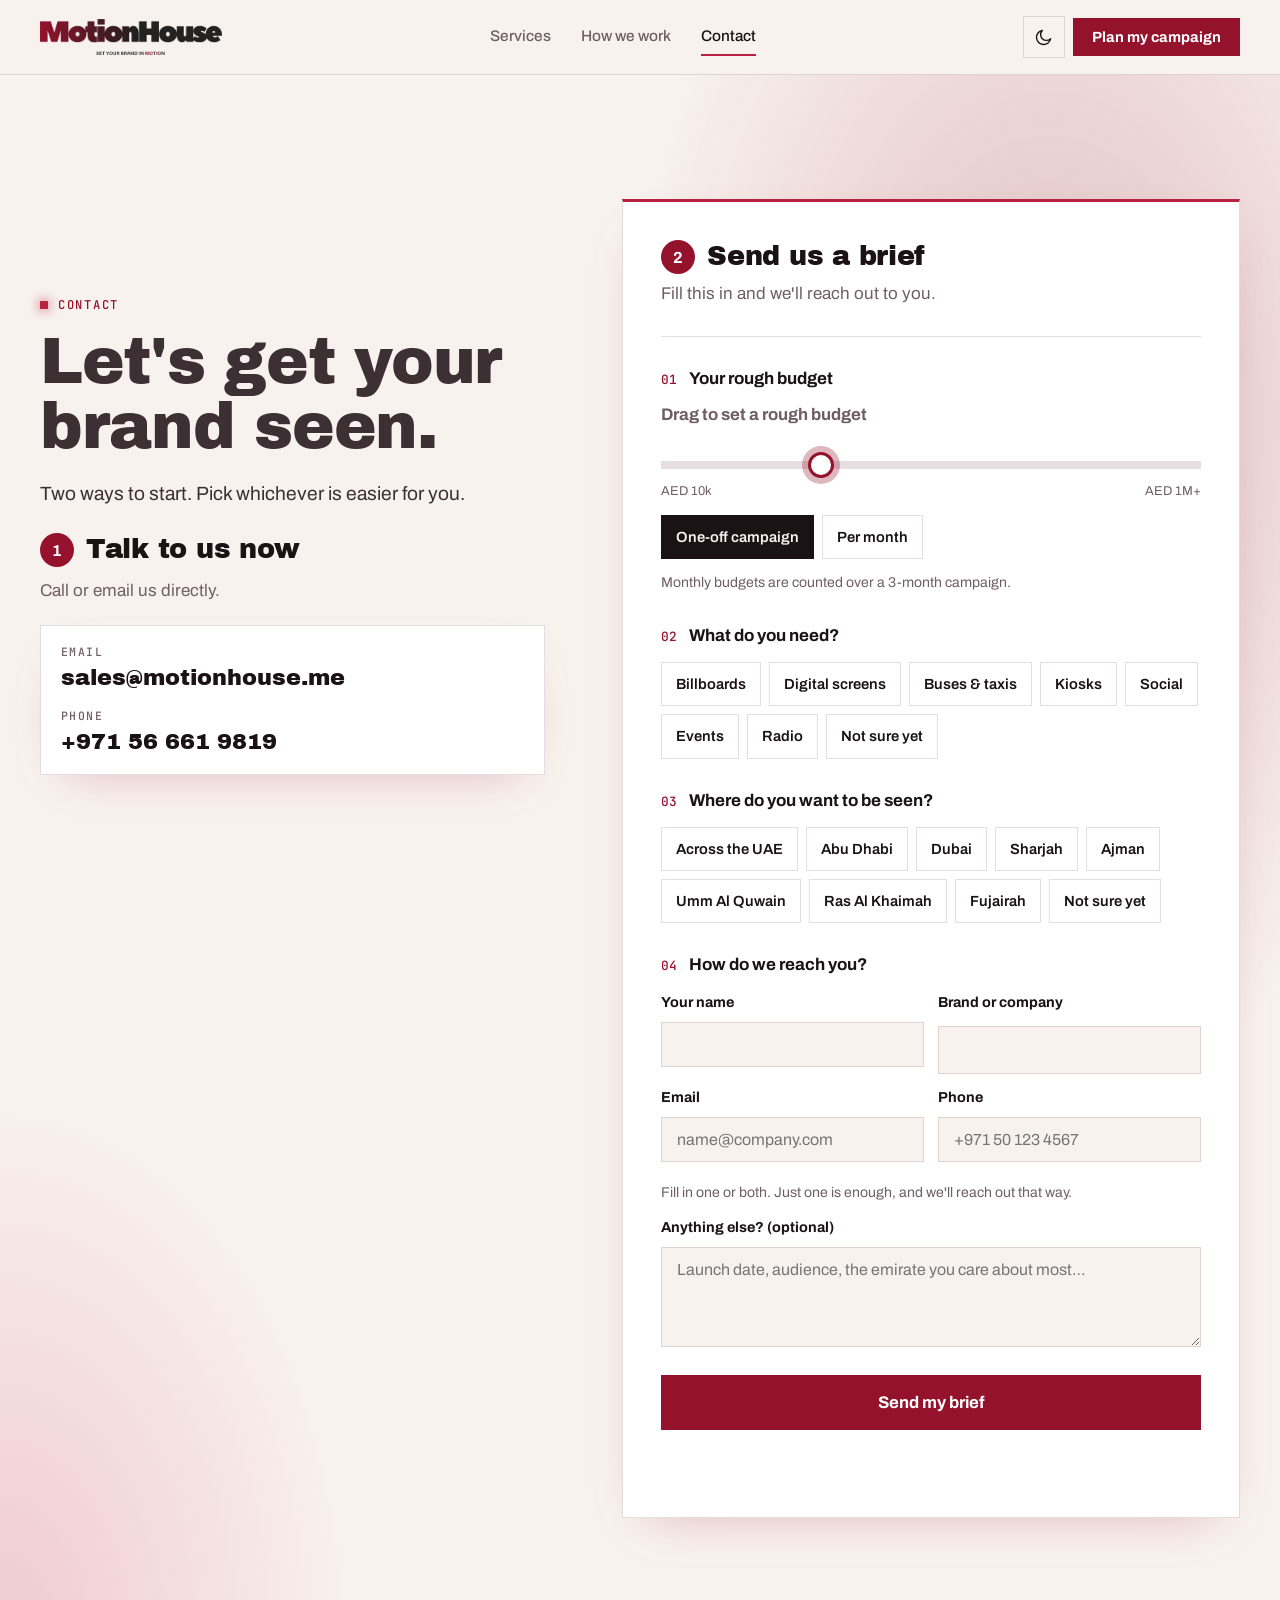
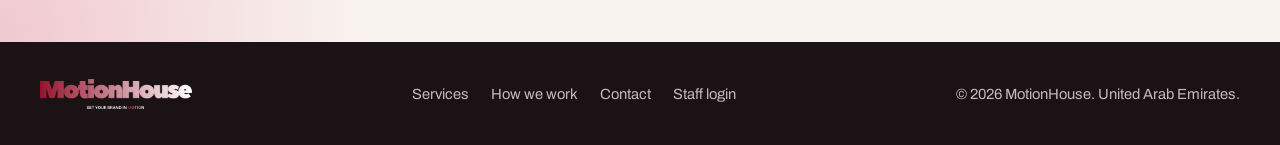
==== commit b4b92814: "Revise contact form structure and content Updated contact form layout and messaging for clarity." ====
--- a/contact.html
+++ b/contact.html
@@ -6,7 +6,7 @@
 <title>Contact | MotionHouse</title>
 <meta name="description" content="Tell us your goals, your audience and your budget. MotionHouse will come back with a plan.">
 <meta name="theme-color" content="#0c0a0b">
-<script>(function(){try{var t=localStorage.getItem('mh-theme');if(t)document.documentElement.setAttribute('data-theme',t);}catch(e){}})();</script>
+<script>(function(){var t=null;try{t=localStorage.getItem('mh-theme');}catch(e){}if(t)document.documentElement.setAttribute('data-theme',t);var l=t?t==='light':window.matchMedia('(prefers-color-scheme: light)').matches;if(l)document.documentElement.classList.add('is-light');})();</script>
 <link rel="preconnect" href="https://fonts.googleapis.com">
 <link rel="preconnect" href="https://fonts.gstatic.com" crossorigin>
 <link rel="stylesheet" href="https://fonts.googleapis.com/css2?family=Archivo+Black&family=Archivo:wght@400;500;600;700&family=JetBrains+Mono:wght@400;500&display=swap">
@@ -23,53 +23,53 @@
       <div class="prose">
         <p class="eyebrow rise">Contact</p>
         <h1 class="rise d1" style="font-size:clamp(2.3rem,5vw,4rem)">Let's get your brand seen.</h1>
-        <p class="lead rise d2">Tell us what you need and roughly what you'd like to spend. We'll come back with a plan.</p>
+        <p class="lead rise d2">Two ways to start. Pick whichever is easier for you.</p>
       </div>
-      <div class="brief" aria-hidden="true">
-        <div class="brief-top"><i></i><span>campaign_brief</span></div>
-        <dl>
-          <div><dt>brand</dt><dd id="bBrand"></dd></div>
-          <div><dt>needs</dt><dd id="bNeed"></dd></div>
-          <div><dt>budget</dt><dd id="bBudget"></dd></div>
-          <div><dt>area</dt><dd id="bArea"></dd></div>
-          <div><dt>contact</dt><dd id="bContact"></dd></div>
-        </dl>
-        <div class="brief-cursor"><span></span></div>
+      <div class="way way-direct">
+        <p class="way-tag"><b>1</b>Talk to us now</p>
+        <p class="way-sub">Call or email us directly.</p>
+        <div class="direct">
+          <small>Email</small>
+          <a id="mailLink" href="mailto:sales@motionhouse.me">sales@motionhouse.me</a>
+          <small style="margin-top:10px">Phone</small>
+          <a href="tel:+971566619819">+971 56 661 9819</a>
+        </div>
       </div>
-      <div class="direct">
-        <small>Or email us directly</small>
-        <a id="mailLink" href="mailto:sales@motionhouse.me">sales@motionhouse.me</a>
-        <small style="margin-top:10px">Or call us</small>
-        <a href="tel:+971566619819">+971 56 661 9819</a>
-      </div>
+      <p class="way-or" aria-hidden="true"><span>or</span></p>
     </div>
 
     <form class="cform" id="contactForm" novalidate>
-      <fieldset id="gNeed">
-        <legend><b>01</b><span>What do you need?</span></legend>
-        <div class="opts">
-          <label class="opt"><input type="checkbox" name="need" value="Billboards" id="n1"><span>Billboards</span></label>
-          <label class="opt"><input type="checkbox" name="need" value="Digital screens" id="n2"><span>Digital screens</span></label>
-          <label class="opt"><input type="checkbox" name="need" value="Buses & taxis" id="n3"><span>Buses &amp; taxis</span></label>
-          <label class="opt"><input type="checkbox" name="need" value="Kiosks" id="n4"><span>Kiosks</span></label>
-          <label class="opt"><input type="checkbox" name="need" value="Social media" id="n5"><span>Social media</span></label>
-          <label class="opt"><input type="checkbox" name="need" value="Events" id="n6"><span>Events</span></label>
-          <label class="opt"><input type="checkbox" name="need" value="Radio" id="n7"><span>Radio</span></label>
-          <label class="opt"><input type="checkbox" name="need" value="Not sure yet" id="n8"><span>Not sure yet</span></label>
-        </div>
-      </fieldset>
-
-      <fieldset>
-        <legend><b>02</b><span>Your rough budget</span></legend>
+      <div class="way-head">
+        <p class="way-tag"><b>2</b>Send us a brief</p>
+        <p class="way-sub">Fill this in and we'll reach out to you.</p>
+      </div>
+      <fieldset id="gBudget">
+        <legend><b>01</b><span>Your rough budget</span></legend>
         <div class="bud untouched" id="bud">
-          <div class="bud-read"><output class="bud-val" id="budgetVal" for="budget"></output><span class="bud-hint" id="budgetHint"></span></div>
+          <div class="bud-read"><output class="bud-val" id="budgetVal" for="budget"></output></div>
           <input class="cr" type="range" id="budget" min="0" max="7" step="1" value="2" aria-label="Approximate budget">
           <div class="range-scale" dir="ltr"><span>AED 10k</span><span>AED 1M+</span></div>
           <div class="opts">
             <label class="opt"><input type="radio" name="btype" value="One-off campaign" id="bt1" checked><span>One-off campaign</span></label>
             <label class="opt"><input type="radio" name="btype" value="Per month" id="bt2"><span>Per month</span></label>
           </div>
+          <p class="cnote">Monthly budgets are counted over a 3-month campaign.</p>
         </div>
+      </fieldset>
+
+      <fieldset id="gNeed">
+        <legend><b>02</b><span>What do you need?</span></legend>
+        <div class="opts">
+          <label class="opt"><input type="checkbox" name="need" value="Billboards" id="n1"><span>Billboards</span></label>
+          <label class="opt"><input type="checkbox" name="need" value="Digital screens" id="n2"><span>Digital screens</span></label>
+          <label class="opt"><input type="checkbox" name="need" value="Buses & taxis" id="n3"><span>Buses &amp; taxis</span></label>
+          <label class="opt"><input type="checkbox" name="need" value="Kiosks" id="n4"><span>Kiosks</span></label>
+          <label class="opt"><input type="checkbox" name="need" value="Social" id="n5"><span>Social</span></label>
+          <label class="opt"><input type="checkbox" name="need" value="Events" id="n6"><span>Events</span></label>
+          <label class="opt"><input type="checkbox" name="need" value="Radio" id="n7"><span>Radio</span></label>
+          <label class="opt"><input type="checkbox" name="need" value="Not sure yet" id="n8"><span>Not sure yet</span></label>
+        </div>
+        <p class="cnote" id="needNote" hidden></p>
       </fieldset>
 
       <fieldset id="gArea">
@@ -90,12 +90,14 @@
       <fieldset>
         <legend><b>04</b><span>How do we reach you?</span></legend>
         <div class="row2">
-          <label class="cf"><span>Your name</span><input name="name" id="fName" autocomplete="name"></label>
+          <label class="cf"><span>Your name</span><input name="name" id="fName" autocomplete="name" maxlength="60"><small class="ferr" id="eName"></small></label>
           <label class="cf"><span>Brand or company</span><input name="company" id="fCompany" autocomplete="organization"></label>
-          <label class="cf"><span>Email</span><input type="email" name="email" id="fEmail" autocomplete="email" dir="ltr"></label>
-          <label class="cf"><span>Phone</span><input type="tel" name="phone" id="fPhone" autocomplete="tel" dir="ltr"></label>
         </div>
-        <p class="cnote">Add an email or a phone number. One is enough.</p>
+        <div class="row2">
+          <label class="cf"><span>Email</span><input type="email" name="email" id="fEmail" autocomplete="email" inputmode="email" maxlength="100" placeholder="name@company.com" dir="ltr"><small class="ferr" id="eEmail"></small></label>
+          <label class="cf"><span>Phone</span><input type="tel" name="phone" id="fPhone" autocomplete="tel" inputmode="tel" maxlength="20" placeholder="+971 50 123 4567" dir="ltr"><small class="ferr" id="ePhone"></small></label>
+        </div>
+        <p class="cnote">Fill in one or both. Just one is enough, and we'll reach out that way.</p>
         <label class="cf"><span>Anything else? (optional)</span><textarea name="message" id="fMsg" placeholder="Launch date, audience, the emirate you care about most…"></textarea></label>
       </fieldset>
 
--- a/style.css
+++ b/style.css
@@ -263,7 +263,7 @@
 .steps p{color:var(--muted);font-size:.98rem}
 @media(max-width:960px){.steps{grid-template-columns:1fr 1fr}.steps li:nth-child(2){border-inline-end:0}.steps li:nth-child(-n+2){border-bottom:1px solid var(--line)}}
 @media(max-width:560px){.steps{grid-template-columns:1fr}.steps li{border-inline-end:0;border-bottom:1px solid var(--line)}.steps li:last-child{border-bottom:0}}
-.why{list-style:none;margin:0;padding:0;display:grid;grid-template-columns:repeat(5,1fr);gap:20px}
+.why{list-style:none;margin:0;padding:0;display:grid;grid-template-columns:repeat(4,1fr);gap:20px}
 .why li{display:grid;align-content:start;gap:12px;padding-top:18px;border-top:2px solid var(--crimson-hi)}
 .why svg{width:30px;height:30px;fill:none;stroke:var(--accent);stroke-width:1.6;stroke-linecap:round;stroke-linejoin:round}
 .why p{color:var(--muted);font-size:.96rem}
@@ -364,3 +364,107 @@
 @media(max-width:1000px){.services{grid-template-columns:1fr 1fr}}
 @media(max-width:560px){.services{grid-template-columns:1fr}}
 .direct small+a{margin-bottom:2px}
+
+/* ---------- Services list (home): big type, hairlines, no boxes ---------- */
+.svc{list-style:none;margin:0;padding:0;border-top:1px solid var(--line)}
+.svc li{display:grid;grid-template-columns:minmax(0,1fr) minmax(0,1.15fr);gap:clamp(16px,4vw,64px);align-items:center;padding-block:clamp(22px,3vw,34px);border-bottom:1px solid var(--line);transition:padding .3s}
+.svc h3{font-size:clamp(2.2rem,5.4vw,4.4rem);line-height:1;letter-spacing:-.03em;transition:color .25s}
+.svc p{color:var(--soft);font-size:clamp(1rem,1.3vw,1.15rem);max-width:46ch}
+.svc li:hover h3{color:var(--accent)}
+@media(max-width:700px){.svc li{grid-template-columns:1fr;gap:8px}}
+
+/* ---------- Studio (home) ---------- */
+.stu{display:grid;gap:18px}
+.stu-stage{position:relative;background:#000;border:1px solid var(--line);overflow:hidden;box-shadow:0 30px 80px -30px rgba(149,18,44,.55)}
+.stu-stage canvas{display:block;width:100%;height:auto;margin-inline:auto}
+.stu-stage canvas.tall{width:auto;max-width:100%;max-height:78vh}
+.stu-scenes{display:grid;grid-template-columns:repeat(4,minmax(0,1fr));gap:10px}
+.stu-scenes button{position:relative;display:block;padding:0;border:2px solid transparent;background:#000;cursor:pointer;aspect-ratio:16/9;overflow:hidden;transition:border-color .2s}
+.stu-scenes img{width:100%;height:100%;object-fit:cover;opacity:.55;transition:opacity .2s}
+.stu-scenes span{position:absolute;left:10px;bottom:8px;color:#fff;font:700 .86rem var(--body);text-shadow:0 1px 6px rgba(0,0,0,.8)}
+.stu-scenes button:hover img{opacity:.85}
+.stu-scenes button[aria-pressed="true"]{border-color:var(--crimson-hi)}
+.stu-scenes button[aria-pressed="true"] img{opacity:1}
+.stu-ctrl{display:grid;grid-template-columns:1.1fr 1.1fr auto auto;gap:18px 22px;align-items:end;padding:22px;background:var(--card);border:1px solid var(--line)}
+.stu-fld{display:grid;gap:8px;font-weight:700;font-size:.88rem;min-width:0}
+.stu-fld>span{color:var(--muted);font:500 .72rem var(--mono);letter-spacing:.12em;text-transform:uppercase}
+.stu-up{padding:11px 16px;font-size:.92rem;white-space:nowrap}
+.stu-ctrl .link-btn{justify-self:start}
+.stu-foot{display:flex;flex-wrap:wrap;gap:14px 24px;align-items:center;justify-content:space-between}
+.stu-foot .stage-note{margin:0}
+@media(max-width:980px){.stu-ctrl{grid-template-columns:1fr 1fr}}
+@media(max-width:560px){.stu-ctrl{grid-template-columns:1fr}.stu-scenes{grid-template-columns:repeat(2,minmax(0,1fr))}}
+
+/* ---------- Contact: locked options and field errors ---------- */
+.opt.locked span{opacity:.35;text-decoration:line-through;cursor:not-allowed}
+.opt.locked input{cursor:not-allowed}
+.opt.locked:hover span{border-color:var(--line)}
+#needNote{margin-top:4px}
+.ferr{min-height:1.1em;color:#e0405f;font-weight:600;font-size:.82rem}
+.ferr:empty{min-height:0}
+.cf input.bad{border-color:#e0405f;box-shadow:0 0 0 3px rgba(224,64,95,.18)}
+
+/* =====================================================================
+   LIGHT MODE: warm paper, ink type, bold crimson blocks
+   (.is-light is set on <html> before the page paints)
+   ===================================================================== */
+:root.is-light{
+  --bg:#f8f2ee; --bg-alt:#f1e2e2; --card:#ffffff;
+  --text:#1a1214; --soft:#3d3034; --muted:#6f5f64;
+  --line:rgba(70,20,32,.14); --line-strong:rgba(70,20,32,.32);
+  --accent:#95122c; --nav-bg:rgba(248,242,238,.92);
+  --glow:rgba(149,18,44,.24); --glow-2:rgba(233,166,184,.55);
+}
+/* hero: photo sits on a solid crimson block, like a poster */
+.is-light .hero .screen{box-shadow:18px 18px 0 var(--crimson);border-color:transparent}
+.is-light .hero::before{background:radial-gradient(50% 70% at 85% 30%,rgba(149,18,44,.28),transparent 70%),radial-gradient(45% 60% at 0% 100%,rgba(233,166,184,.6),transparent 70%)}
+.is-light .page-head{background:linear-gradient(180deg,#f3e3e4,var(--bg))}
+.is-light .btn:not(.btn-hot){border-color:var(--text)}
+
+/* services words in crimson */
+.is-light .svc h3{color:var(--crimson)}
+.is-light .svc li:hover h3{color:var(--text)}
+.is-light .svc{border-top-color:var(--line-strong)}
+.is-light .svc li{border-bottom-color:var(--line-strong)}
+
+/* studio becomes a full crimson band */
+.is-light #studio{
+  background:linear-gradient(160deg,#7d0f25 0%,#95122c 45%,#b8213f 100%);
+  --text:#fff; --soft:#f7dde4; --muted:#f1c4d0; --accent:#ffd0dc; --line:rgba(255,255,255,.24); --line-strong:rgba(255,255,255,.5);
+  color:var(--text);
+}
+.is-light #studio .eyebrow::before{background:#fff;box-shadow:0 0 12px rgba(255,255,255,.8)}
+.is-light #studio .stu-stage{border-color:rgba(255,255,255,.3);box-shadow:0 30px 70px -30px rgba(0,0,0,.6)}
+.is-light #studio .stu-scenes button[aria-pressed="true"]{border-color:#fff}
+.is-light #studio .stu-ctrl{
+  background:#fff; border-color:#fff;
+  --text:#1a1214; --soft:#3d3034; --muted:#6f5f64; --accent:#95122c; --line:rgba(70,20,32,.16); --line-strong:rgba(70,20,32,.32); --card:#f8f2ee;
+  color:var(--text);
+}
+.is-light #studio .stu-foot .btn{border-color:#fff;color:#fff}
+.is-light #studio .stu-foot .btn:hover{background:#fff;color:var(--crimson)}
+.is-light #studio .stu-foot .btn-hot{background:#fff;color:var(--crimson);border-color:#fff}
+.is-light #studio .stu-foot .btn-hot:hover{background:#1a1214;color:#fff;border-color:#1a1214;box-shadow:none}
+
+/* cards lift off the paper */
+.is-light .mcard,.is-light .map-panel,.is-light .report,.is-light .steps,.is-light .cform,.is-light .direct{box-shadow:0 18px 50px -28px rgba(149,18,44,.35)}
+.is-light .mtag,.is-light .great b{color:var(--crimson)}
+.is-light .why li{border-top-color:var(--crimson)}
+
+/* dark footer to ground the page */
+.is-light .foot{background:#1a1214;border-top-color:#1a1214}
+.is-light .foot-in{color:#c9b9be}
+.is-light .foot ul a:hover{color:#fff}
+:root.is-light .foot .logo .for-dark{display:block}
+:root.is-light .foot .logo .for-light{display:none}
+
+/* ---------- Contact: two ways to reach us ---------- */
+.way{display:grid;gap:10px}
+.way-tag{display:flex;align-items:center;gap:12px;font:400 clamp(1.3rem,2.2vw,1.7rem)/1.1 var(--display);letter-spacing:-.01em}
+.way-tag b{display:inline-grid;place-items:center;width:34px;height:34px;flex:none;background:var(--crimson);color:#fff;font:700 1rem var(--body);border-radius:50%}
+.way-sub{color:var(--muted);margin-bottom:6px}
+.way .direct{margin-top:4px}
+.way-head{display:grid;gap:6px;padding-bottom:22px;border-bottom:1px solid var(--line)}
+.way-or{display:flex;align-items:center;gap:14px;color:var(--muted);font:600 .8rem var(--mono);letter-spacing:.14em;text-transform:uppercase}
+.way-or::before,.way-or::after{content:"";flex:1;height:1px;background:var(--line-strong)}
+@media(min-width:901px){.way-or{display:none}}
